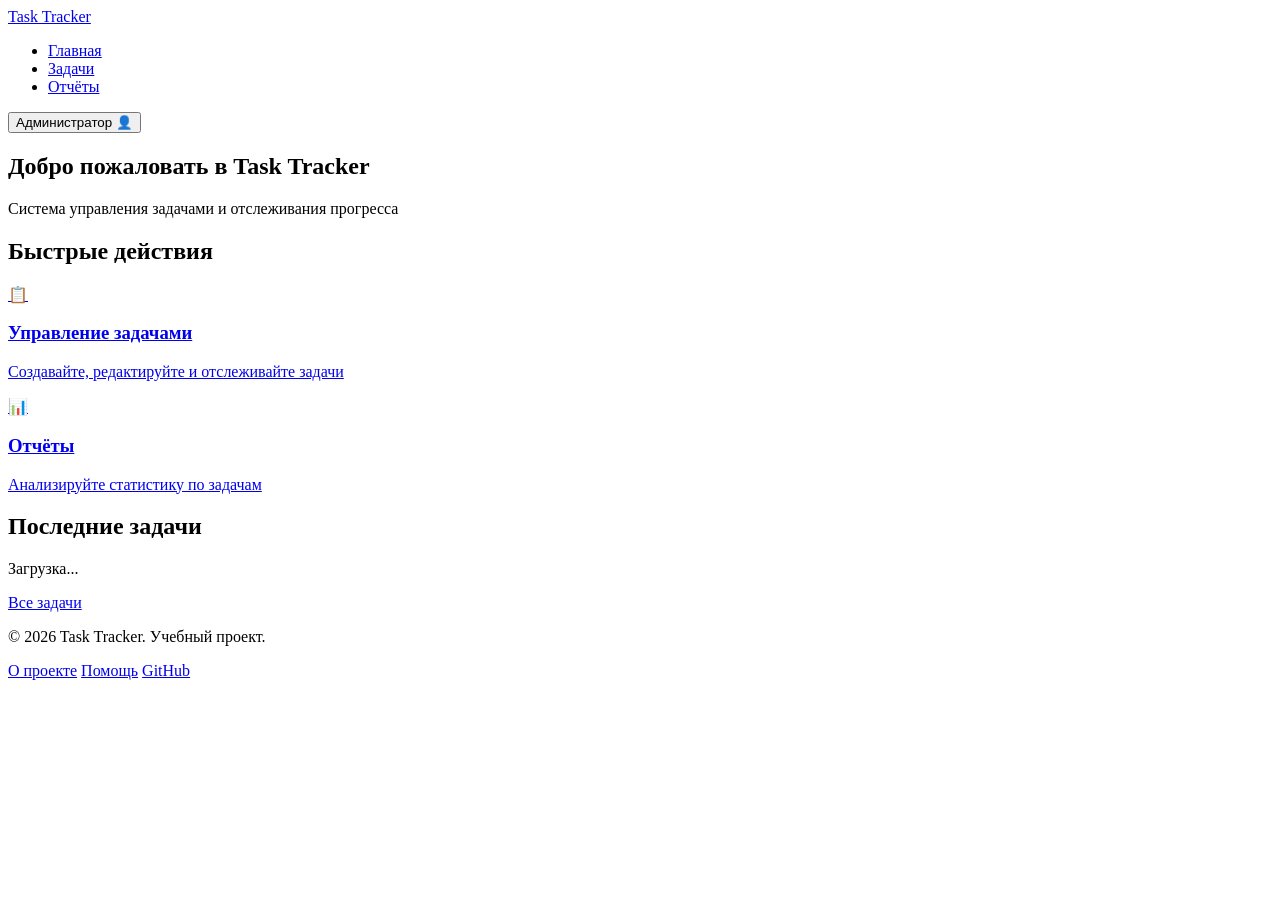
==== TaskTracker.Frontend/wwwroot/index.html @ af0ae022 "Вроде работает" ====
﻿<!DOCTYPE html>
<html lang="ru">
<head>
    <meta charset="UTF-8">
    <meta name="viewport" content="width=device-width, initial-scale=1.0">
    <title>Task Tracker - Главная</title>
    <link rel="stylesheet" href="css/styles.css">
</head>
<body>
    <header class="header">
        <div class="container header__container">
            <div class="logo">
                <a href="index.html" class="logo__link">
                    <span class="logo__text">Task Tracker</span>
                </a>
            </div>
            <nav class="nav">
                <ul class="nav__list">
                    <li class="nav__item">
                        <a href="index.html" class="nav__link nav__link--active">Главная</a>
                    </li>
                    <li class="nav__item">
                        <a href="pages/tasks.html" class="nav__link">Задачи</a>
                    </li>
                    <li class="nav__item">
                        <a href="pages/reports.html" class="nav__link">Отчёты</a>
                    </li>
                </ul>
            </nav>
            <div class="user-menu">
                <button class="user-menu__button">
                    <span class="user-menu__name">Администратор</span>
                    <span class="user-menu__avatar">👤</span>
                </button>
            </div>
        </div>
    </header>

    <main class="main">
        <div class="container">
            <section class="page-header">
                <h1 class="page-header__title">Добро пожаловать в Task Tracker</h1>
                <p class="page-header__subtitle">Система управления задачами и отслеживания прогресса</p>
            </section>

            <section class="quick-actions">
                <h2 class="quick-actions__title">Быстрые действия</h2>
                <div class="quick-actions__grid">
                    <a href="pages/tasks.html" class="action-card">
                        <div class="action-card__icon">📋</div>
                        <h3 class="action-card__title">Управление задачами</h3>
                        <p class="action-card__description">Создавайте, редактируйте и отслеживайте задачи</p>
                    </a>
                    <a href="pages/reports.html" class="action-card">
                        <div class="action-card__icon">📊</div>
                        <h3 class="action-card__title">Отчёты</h3>
                        <p class="action-card__description">Анализируйте статистику по задачам</p>
                    </a>
                </div>
            </section>

            <section class="recent-tasks">
                <h2 class="recent-tasks__title">Последние задачи</h2>
                <div id="recentTasksContainer">
                    <!-- Сюда будут загружаться последние задачи -->
                    <p class="text-muted text-center">Загрузка...</p>
                </div>
                <div class="recent-tasks__footer">
                    <a href="pages/tasks.html" class="btn btn--primary">Все задачи</a>
                </div>
            </section>
        </div>
    </main>

    <footer class="footer">
        <div class="container footer__container">
            <div class="footer__info">
                <p class="footer__copyright">&copy; 2026 Task Tracker. Учебный проект.</p>
            </div>
            <div class="footer__links">
                <a href="#" class="footer__link">О проекте</a>
                <a href="#" class="footer__link">Помощь</a>
                <a href="#" class="footer__link">GitHub</a>
            </div>
        </div>
    </footer>

    <script type="module" src="js/main.js"></script>
    <script type="module">
        import { TaskAPI } from './js/api.js';
        import { formatDate, showLoading, showError } from './js/main.js';

        // Загрузка последних задач для главной страницы
        document.addEventListener('DOMContentLoaded', async () => {
            const container = document.getElementById('recentTasksContainer');
            showLoading(container);

            try {
                const tasks = await TaskAPI.getTasks();
                const recentTasks = tasks.slice(0, 3); // Показываем только 3 последние

                if (recentTasks.length === 0) {
                    container.innerHTML = '<p class="text-muted text-center">Задач пока нет</p>';
                    return;
                }

                let html = '<div class="recent-tasks__list">';

                recentTasks.forEach(task => {
                    const statusClass = task.effectiveStatus === 'Overdue' ? 'status-overdue' : '';

                    html += `
                            <div class="task-preview">
                                <div class="task-preview__header">
                                    <h3 class="task-preview__title">${task.title}</h3>
                                    <span class="task-status ${statusClass}">${task.effectiveStatus}</span>
                                </div>
                                <div class="task-preview__meta">
                                    <span class="task-preview__assignee">
                                        Исполнитель: ${task.assigneeName || `User#${task.assigneeId}`}
                                    </span>
                                    <span class="task-preview__due-date">
                                        Дедлайн: ${formatDate(task.dueDate)}
                                    </span>
                                </div>
                            </div>
                        `;
                });

                html += '</div>';
                container.innerHTML = html;
            } catch (error) {
                console.error('Ошибка загрузки задач:', error);
                showError(container, 'Не удалось загрузить задачи');
            }
        });
    </script>
</body>
</html>
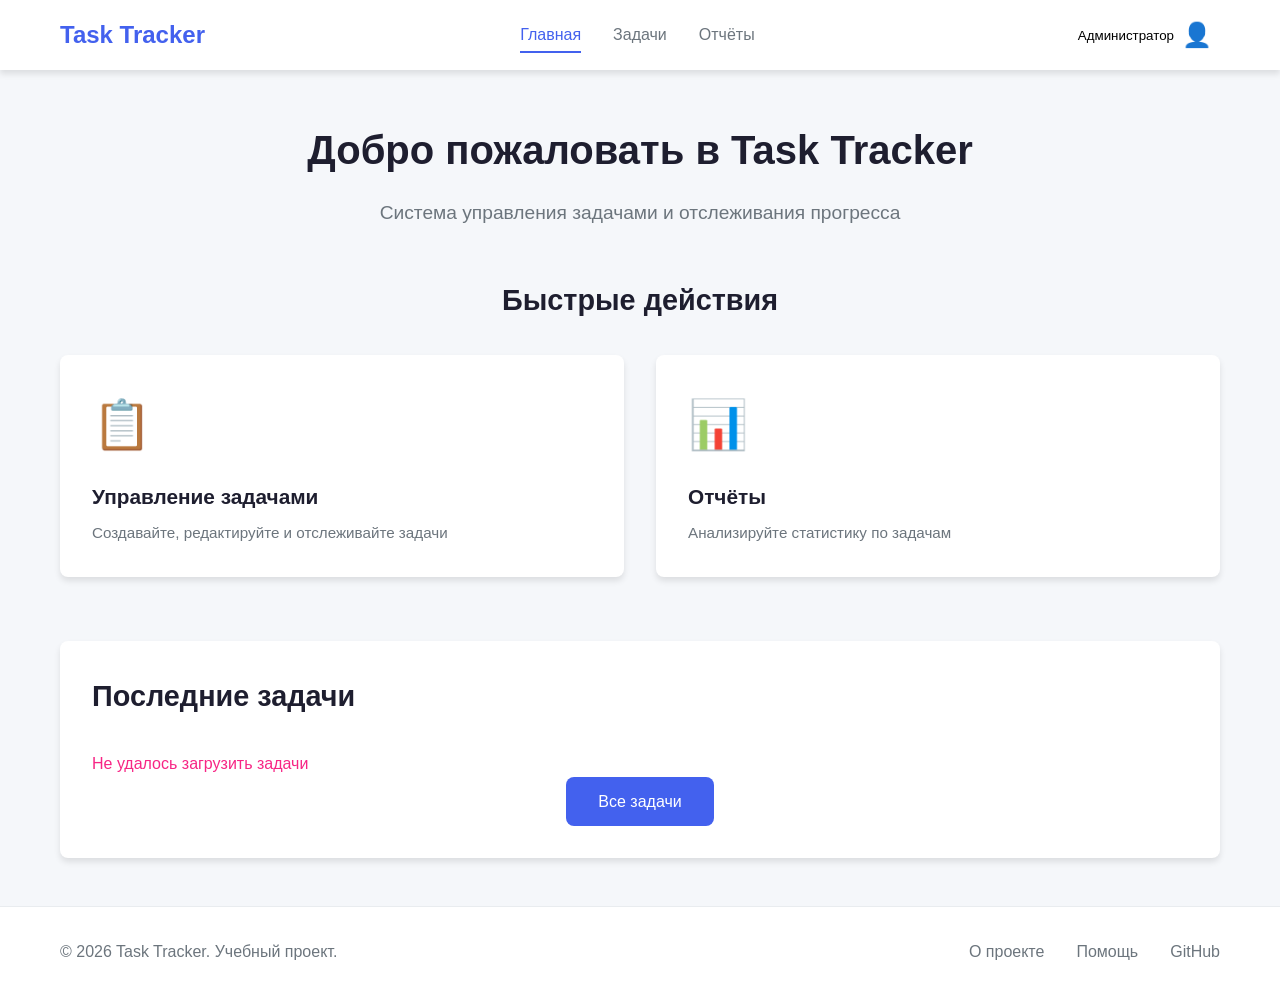
==== commit fdc0cf11: "Доделать задачи" ====
--- a/TaskTracker.Frontend/wwwroot/index.html
+++ b/TaskTracker.Frontend/wwwroot/index.html
@@ -4,7 +4,8 @@
     <meta charset="UTF-8">
     <meta name="viewport" content="width=device-width, initial-scale=1.0">
     <title>Task Tracker - Главная</title>
-    <link rel="stylesheet" href="css/styles.css">
+    <!-- FIX: файл называется style.css (а не styles.css) -->
+    <link rel="stylesheet" href="css/style.css">
 </head>
 <body>
     <header class="header">
--- a/TaskTracker.Frontend/wwwroot/css/style.css
+++ b/TaskTracker.Frontend/wwwroot/css/style.css
@@ -0,0 +1,420 @@
+﻿/* Базовые сбросы и переменные */
+:root {
+    --primary-color: #4361ee;
+    --secondary-color: #3f37c9;
+    --success-color: #4cc9f0;
+    --danger-color: #f72585;
+    --warning-color: #f8961e;
+    --dark-color: #1e1e2f;
+    --light-color: #f8f9fa;
+    --gray-color: #6c757d;
+    --border-radius: 8px;
+    --box-shadow: 0 4px 6px rgba(0, 0, 0, 0.1);
+    --transition: all 0.3s ease;
+}
+
+* {
+    margin: 0;
+    padding: 0;
+    box-sizing: border-box;
+}
+
+body {
+    font-family: -apple-system, BlinkMacSystemFont, 'Segoe UI', Roboto, Oxygen, Ubuntu, Cantarell, sans-serif;
+    line-height: 1.6;
+    color: var(--dark-color);
+    background-color: #f5f7fa;
+    min-height: 100vh;
+    display: flex;
+    flex-direction: column;
+}
+
+/* Контейнер */
+.container {
+    max-width: 1200px;
+    margin: 0 auto;
+    padding: 0 20px;
+}
+
+/* Шапка */
+.header {
+    background-color: white;
+    box-shadow: var(--box-shadow);
+    position: sticky;
+    top: 0;
+    z-index: 100;
+}
+
+.header__container {
+    display: flex;
+    justify-content: space-between;
+    align-items: center;
+    height: 70px;
+}
+
+/* Логотип */
+.logo__link {
+    text-decoration: none;
+    font-size: 1.5rem;
+    font-weight: bold;
+    color: var(--primary-color);
+}
+
+/* Навигация */
+.nav__list {
+    display: flex;
+    list-style: none;
+    gap: 2rem;
+}
+
+.nav__link {
+    text-decoration: none;
+    color: var(--gray-color);
+    font-weight: 500;
+    transition: var(--transition);
+    padding: 0.5rem 0;
+    position: relative;
+}
+
+    .nav__link:hover {
+        color: var(--primary-color);
+    }
+
+.nav__link--active {
+    color: var(--primary-color);
+    border-bottom: 2px solid var(--primary-color);
+}
+
+/* Меню пользователя */
+.user-menu__button {
+    display: flex;
+    align-items: center;
+    gap: 0.5rem;
+    background: none;
+    border: none;
+    cursor: pointer;
+    padding: 0.5rem;
+    border-radius: var(--border-radius);
+    transition: var(--transition);
+}
+
+    .user-menu__button:hover {
+        background-color: var(--light-color);
+    }
+
+.user-menu__avatar {
+    font-size: 1.5rem;
+}
+
+/* Основной контент */
+.main {
+    flex: 1;
+    padding: 3rem 0;
+}
+
+/* Заголовок страницы */
+.page-header {
+    text-align: center;
+    margin-bottom: 3rem;
+}
+
+.page-header__title {
+    font-size: 2.5rem;
+    margin-bottom: 1rem;
+    color: var(--dark-color);
+}
+
+.page-header__subtitle {
+    font-size: 1.2rem;
+    color: var(--gray-color);
+}
+
+/* Статистика */
+.stats {
+    margin-bottom: 4rem;
+}
+
+.stats__title {
+    font-size: 1.8rem;
+    margin-bottom: 2rem;
+    text-align: center;
+}
+
+.stats__grid {
+    display: grid;
+    grid-template-columns: repeat(auto-fit, minmax(200px, 1fr));
+    gap: 2rem;
+}
+
+.stat-card {
+    background: white;
+    padding: 2rem;
+    border-radius: var(--border-radius);
+    text-align: center;
+    box-shadow: var(--box-shadow);
+    transition: var(--transition);
+}
+
+    .stat-card:hover {
+        transform: translateY(-5px);
+    }
+
+.stat-card__value {
+    font-size: 2.5rem;
+    font-weight: bold;
+    color: var(--primary-color);
+    margin-bottom: 0.5rem;
+}
+
+.stat-card__label {
+    color: var(--gray-color);
+    font-size: 1rem;
+}
+
+/* Быстрые действия */
+.quick-actions {
+    margin-bottom: 4rem;
+}
+
+.quick-actions__title {
+    font-size: 1.8rem;
+    margin-bottom: 2rem;
+    text-align: center;
+}
+
+.quick-actions__grid {
+    display: grid;
+    grid-template-columns: repeat(auto-fit, minmax(300px, 1fr));
+    gap: 2rem;
+}
+
+.action-card {
+    background: white;
+    padding: 2rem;
+    border-radius: var(--border-radius);
+    text-decoration: none;
+    color: inherit;
+    box-shadow: var(--box-shadow);
+    transition: var(--transition);
+    display: block;
+}
+
+    .action-card:hover {
+        transform: translateY(-5px);
+        box-shadow: 0 6px 12px rgba(0, 0, 0, 0.15);
+    }
+
+.action-card--disabled {
+    opacity: 0.5;
+    cursor: not-allowed;
+    background: #e9ecef;
+}
+
+    .action-card--disabled:hover {
+        transform: none;
+    }
+
+.action-card__icon {
+    font-size: 3rem;
+    margin-bottom: 1rem;
+}
+
+.action-card__title {
+    font-size: 1.3rem;
+    margin-bottom: 0.5rem;
+}
+
+.action-card__description {
+    color: var(--gray-color);
+    font-size: 0.95rem;
+}
+
+/* Последние задачи */
+.recent-tasks {
+    background: white;
+    padding: 2rem;
+    border-radius: var(--border-radius);
+    box-shadow: var(--box-shadow);
+}
+
+.recent-tasks__title {
+    font-size: 1.8rem;
+    margin-bottom: 2rem;
+}
+
+.recent-tasks__list {
+    margin-bottom: 2rem;
+}
+
+.task-preview {
+    padding: 1.5rem;
+    border-bottom: 1px solid #e9ecef;
+    transition: var(--transition);
+}
+
+    .task-preview:last-child {
+        border-bottom: none;
+    }
+
+    .task-preview:hover {
+        background-color: var(--light-color);
+    }
+
+.task-preview__header {
+    display: flex;
+    justify-content: space-between;
+    align-items: center;
+    margin-bottom: 0.5rem;
+}
+
+.task-preview__title {
+    font-size: 1.1rem;
+}
+
+.task-preview__status {
+    padding: 0.25rem 0.75rem;
+    border-radius: 20px;
+    font-size: 0.85rem;
+    font-weight: 500;
+}
+
+.task-preview__status--new {
+    background-color: #e3f2fd;
+    color: #1976d2;
+}
+
+.task-preview__status--in-progress {
+    background-color: #fff3e0;
+    color: #f57c00;
+}
+
+.task-preview__status--overdue {
+    background-color: #ffebee;
+    color: #c62828;
+}
+
+.task-preview__meta {
+    display: flex;
+    gap: 2rem;
+    color: var(--gray-color);
+    font-size: 0.9rem;
+}
+
+.recent-tasks__footer {
+    text-align: center;
+}
+
+/* Кнопки */
+.btn {
+    display: inline-block;
+    padding: 0.75rem 2rem;
+    border-radius: var(--border-radius);
+    text-decoration: none;
+    font-weight: 500;
+    transition: var(--transition);
+    border: none;
+    cursor: pointer;
+}
+
+.btn--primary {
+    background-color: var(--primary-color);
+    color: white;
+}
+
+/* --- Small additions for runtime statuses used in JS --- */
+.task-status {
+    display: inline-block;
+    padding: 0.25rem 0.6rem;
+    border-radius: 999px;
+    font-size: 0.85rem;
+    background: var(--light-color);
+}
+
+.status-overdue {
+    background: rgba(247, 37, 133, 0.12);
+    color: var(--danger-color);
+    font-weight: 600;
+}
+
+    .btn--primary:hover {
+        background-color: var(--secondary-color);
+    }
+
+/* Подвал */
+.footer {
+    background-color: white;
+    padding: 2rem 0;
+    margin-top: auto;
+    border-top: 1px solid #e9ecef;
+}
+
+.footer__container {
+    display: flex;
+    justify-content: space-between;
+    align-items: center;
+}
+
+.footer__copyright {
+    color: var(--gray-color);
+}
+
+.footer__links {
+    display: flex;
+    gap: 2rem;
+}
+
+.footer__link {
+    text-decoration: none;
+    color: var(--gray-color);
+    transition: var(--transition);
+}
+
+    .footer__link:hover {
+        color: var(--primary-color);
+    }
+
+/* Адаптивность */
+@media (max-width: 768px) {
+    .header__container {
+        flex-direction: column;
+        height: auto;
+        padding: 1rem 0;
+    }
+
+    .nav__list {
+        flex-direction: column;
+        text-align: center;
+        gap: 1rem;
+        margin: 1rem 0;
+    }
+
+    .stats__grid {
+        grid-template-columns: 1fr 1fr;
+    }
+
+    .quick-actions__grid {
+        grid-template-columns: 1fr;
+    }
+
+    .task-preview__header {
+        flex-direction: column;
+        align-items: flex-start;
+        gap: 0.5rem;
+    }
+
+    .task-preview__meta {
+        flex-direction: column;
+        gap: 0.5rem;
+    }
+
+    .footer__container {
+        flex-direction: column;
+        gap: 1rem;
+        text-align: center;
+    }
+
+    .footer__links {
+        flex-direction: column;
+        gap: 0.5rem;
+    }
+}
